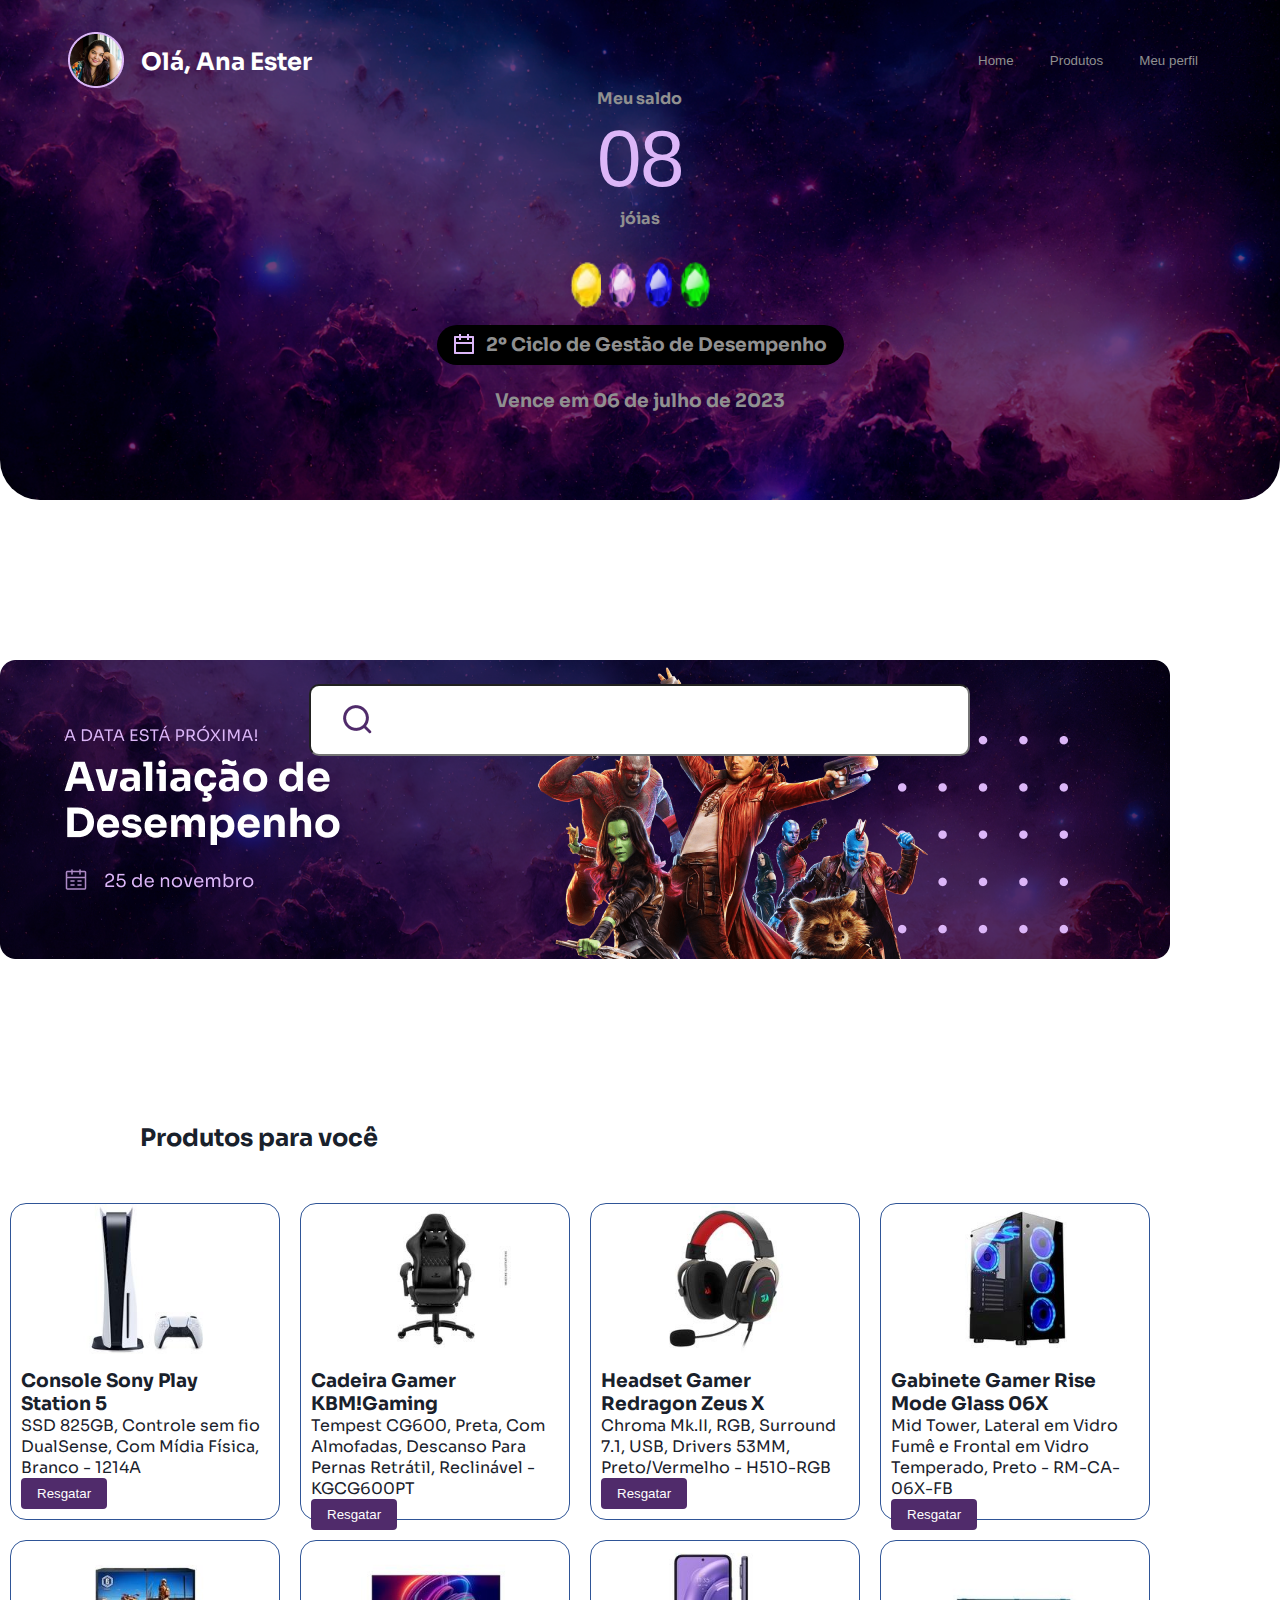
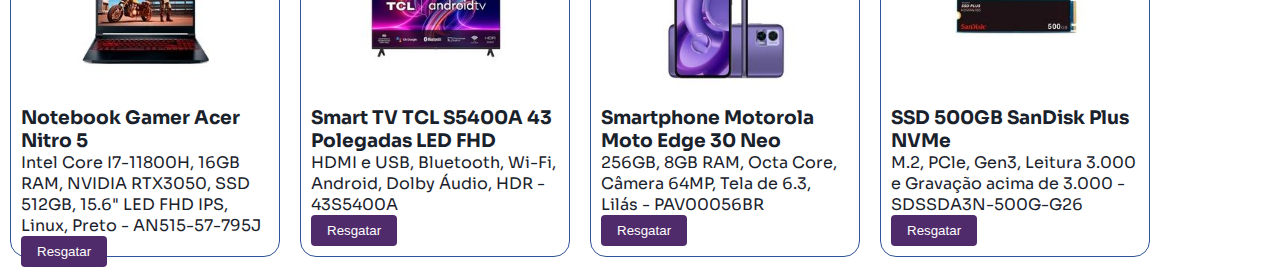
==== html/home.html @ 350cf4be "update" ====
<!DOCTYPE html>
<html lang="pt-BR">
<head>
    <meta charset="UTF-8">
    <meta name="viewport" content="width=device-width, initial-scale=1.0">
    <link rel="stylesheet" href="../assets/css/home.css">
    <script src="../assets/js/home.js" defer></script>
    <title>Culture Code - Home</title>
</head>
<body>    
    <main class="main">
        <header class="header-home">
            <section class="perfil">
                <img class="foto-perfil" src="../assets/images/Ellipse 148.png" alt="Foto de perfil">
                <h2 class="nome-perfil">Olá, Ana Ester</h2>
            </section>
    
            <section class="botoes">
                <button class="botao-home" type="button" target="blank"><a href="../html/home.html">Home</a></button>
                <button class="botao-produtos" type="button" target="blank"><a href="../html/produtos.html">Produtos</a></button>
                <button class="botao-meu-perfil" type="button" target="blank"><a href="../html/perfil.html">Meu perfil</a></button>
            </section>
        </header>

        <section class="section-saldo">
            <h4>Meu saldo</h4>
            <p class="valor-saldo">08</p>
            <h4>jóias</h4>
        </section>

        <section class="section-joias">
            <img src="../assets/images/amarela.png" alt="jóias do infinito">
            <img src="../assets/images/roxa.png" alt="jóias do infinito">
            <img src="../assets/images/azul.png" alt="jóias do infinito">
            <img src="../assets/images/verde.png" alt="jóias do infinito">
        </section>

        <section class="section-calendario">
            <img class="icone-calendario" src="../assets/images/calendar-line.png">
            <h3>2º Ciclo de Gestão de Desempenho</h3>
        </section>

        <section class="section-validade-lupa">
            <h3 class="validade">Vence em 06 de julho de 2023</h3>
        </section>
    </main>

    <input class="lupa" type="search" name="pesquisar" id="pesquisar" placeholder="">
    
    <div class="container-home">
        <div class="banner-central">
            <img class="banner" src="../assets/images/banner-meio.png" alt="Banner Guardiões da Galáxia">
        </div>

        <div class="titulo-produtos">
            <h2>Produtos para você</h2>
        </div>
        
        <div class="conjunto-cards">
            <div class="card-produto">
                <img class="imagem-produto" src="../assets/images/console-sony-playstation-5.png" alt="Imagem de um console PlayStation 5">
                <div class="descricao-produto">
                    <h3 class="titulo-produto">Console Sony Play Station 5</h3>
                    <p>SSD 825GB, Controle sem fio DualSense, Com Mídia Física, Branco - 1214A</p>
                    <button class="botao-card">Resgatar</button>
                </div>
            </div>
            <div class="card-produto">
                <img class="imagem-produto" src="../assets/images/cadeira-gamer-kbm-gaming-cg600.png" alt="Imagem de uma Cadeira Gamer">
                <div class="descricao-produto">
                    <h3 class="titulo-produto">Cadeira Gamer KBM!Gaming</h3>
                    <p>Tempest CG600, Preta, Com Almofadas, Descanso Para Pernas Retrátil, Reclinável - KGCG600PT</p>
                    <button class="botao-card">Resgatar</button>
                </div>
            </div>
            <div class="card-produto">
                <img class="imagem-produto" src="../assets/images/headset-gamer-redragon-zeus-x.png" alt="Imagem de um Headset Gamer">
                <div class="descricao-produto">
                    <h3 class="titulo-produto">Headset Gamer Redragon Zeus X</h3>
                    <p>Chroma Mk.II, RGB, Surround 7.1, USB, Drivers 53MM, Preto/Vermelho - H510-RGB</p>
                    <button class="botao-card">Resgatar</button>
                </div>
            </div>
            <div class="card-produto">
                <img class="imagem-produto" src="../assets/images/gabinete-gamer-rise-mode-glass.png" alt="Imagem de um Gabinete Gamer">
                <div class="descricao-produto">
                    <h3 class="titulo-produto">Gabinete Gamer Rise Mode Glass 06X</h3>
                    <p>Mid Tower, Lateral em Vidro Fumê e Frontal em Vidro Temperado, Preto - RM-CA-06X-FB</p>
                    <button class="botao-card">Resgatar</button>
                </div>
            </div>
            <div class="card-produto">
                <img class="imagem-produto" src="../assets/images/notebook-gamer-acer-nitro-5.png" alt="Imagem de um Notebook">
                <div class="descricao-produto">
                    <h3 class="titulo-produto">Notebook Gamer Acer Nitro 5</h3>
                    <p>Intel Core I7-11800H, 16GB RAM, NVIDIA RTX3050, SSD 512GB, 15.6" LED FHD IPS, Linux, Preto - AN515-57-795J</p>
                    <button class="botao-card">Resgatar</button>
                </div>
            </div>
            <div class="card-produto">
                <img class="imagem-produto" src="../assets/images/smart-tv-tcl-s5400a-43-polegadas-led.png" alt="Imagem de uma Smartv">
                <div class="descricao-produto">
                    <h3 class="titulo-produto">Smart TV TCL S5400A 43 Polegadas LED FHD</h3>
                    <p>HDMI e USB, Bluetooth, Wi-Fi, Android, Dolby Áudio, HDR - 43S5400A</p>
                    <button class="botao-card">Resgatar</button>
                </div>
            </div>
            <div class="card-produto">
                <img class="imagem-produto" src="../assets/images/smartphone-motorola-moto-edge-30-neo.png" alt="Imagem de um Smartphone">
                <div class="descricao-produto">
                    <h3 class="titulo-produto">Smartphone Motorola Moto Edge 30 Neo</h3>
                    <p>256GB, 8GB RAM, Octa Core, Câmera 64MP, Tela de 6.3, Lilás - PAV00056BR</p>
                    <button class="botao-card">Resgatar</button>
                </div>
            </div>
            <div class="card-produto">
                <img class="imagem-produto" src="../assets/images/ssd-500gb-sandisk-plus.png" alt="Imagem de um  SSD Sandisk">
                <div class="descricao-produto">
                    <h3 class="titulo-produto">SSD 500GB SanDisk Plus NVMe</h3>
                    <p>M.2, PCle, Gen3, Leitura 3.000 e Gravação acima de 3.000 - SDSSDA3N-500G-G26</p>
                    <button class="botao-card">Resgatar</button>
                </div>
            </div>
        </div>
    </div>
</body>
</html>
---- assets/css/home.css ----
@import url('https://fonts.googleapis.com/css2?family=Sora:wght@100..800&display=swap');

:root {
    --branco: #fff;
    --branco-escuro: #f8f8f8;
    --preto: #19212b;
    --preto-claro: #2d2d2d;
    --azul-claro: #2F5597;
    --azul-escuro: #222a35;
    --cinza-claro: #909090;
    --cinza-bg: #efefef
}

* {
    margin: 0;
    padding: 0;
    box-sizing: border-box;

}

body {
    font-size: 16px;
    color: var(--preto);
    background-color: var(--branco);
}

a, a:hover {
    text-decoration: none;
    color: inherit;
    outline: none;
}

ul {
    padding: 0;
}

li {
    list-style: none;
}

img {
    width: 100%;
    height: auto;
    max-width: 100%;
}

/*-----------------*/

.header-home {
    display: flex;
    justify-content: space-between;
    background-color: transparent;
    max-width: 100%;
    margin-top: 2rem;
}

.foto-perfil {
    display: inline-block;
    width: 56px;
    margin-left: 60px;
    height: auto;
}

.nome-perfil {
    align-items: center;
    white-space: nowrap;
    color: #fff;
    font-family: 'Sora', sans-serif;
    padding-top: 15px;
}

.perfil {
    display: flex;
    justify-content: space-around;
    width: 25%;
}

.botoes {
    display: flex;
    justify-content: space-around;
    width: 20%;
    margin-right: 5%;
}

.botao-home, .botao-produtos, .botao-meu-perfil {
    background-color: transparent;
    border-color: transparent;
    color: #909090;
}

.main {
    display: flex;
    flex-direction: column;
    position: relative;
    font-family: 'Sora', sans-serif;
    background-image: url("../images/topo.png");
    max-width: 100%;
    height: 500px;
    background-repeat: no-repeat;
    background-size: cover;
    border-bottom-left-radius: 40px;
    border-bottom-right-radius: 40px;
}

.section-saldo {
    justify-content: center;
    flex-direction: column;
    text-align: center;
    color: #909090;
    margin-top: 4rem;
    padding-bottom: 2rem;
    margin: 0 auto;
}

.valor-saldo {
    font-family: 'Guardians' ,sans-serif;
    font-size: 80px;
    font-weight: 400;
    line-height: 99px;
    letter-spacing: -0.02em;
    text-align: center;
    color: #DCB6F8;

}

.section-joias {
    display: flex;
    flex-direction: row;
    justify-content: space-evenly;
    gap: 5px;
    width: 142px;
    height: auto;
    max-width: 100%;
    margin-left: 45%;
    padding-bottom: 1rem;
    margin: 0 auto;
}

.section-calendario {
    display: flex;
    align-items: center;
    justify-content: space-around;
    width: 407px;
    max-width: 100%;
    height: 40px;
    margin-left: 35%;
    border-radius: 20px;
    background-color: black;
    color: #909090;
    padding: 2px 12px 2px 10px;
    margin: 0 auto;
}

.icone-calendario {
    width: 24px;
    height: auto;
}

.section-validade-lupa {
    flex-direction: column;
    justify-content: center;
    text-align: center;
    padding-top: 1.5rem;
    margin: 0 auto;
}

.validade {
    color: #909090;
    margin-bottom: 2.5em;
}

.lupa {
    position: absolute; 
    bottom: 16vh; 
    right: calc(50% - 330px);
    width: 661px;
    height: 72px;
    border-radius: 10px;
    font-family: 'Sora', sans-serif;
    font-size: 18px;
    background-image: url("../images/lupa.png");
    background-size: 32px;
    background-position: 5% 50%;
    background-repeat: no-repeat;
    padding-left: 30px;
}

.container-home {
    display: flex;
    flex-wrap: wrap;
    max-width: 100%;
}

.banner-central {
    text-align: center;
    margin-top: 10em;
    width: 1170px;
}

/*--------------------------------------------*/

.titulo-produtos {
    font-family: 'Sora', sans-serif;
    margin-top: 10em;
    margin-left: 140px;
    margin-bottom: 2.5em;
    width:  1170px;
}

.conjunto-cards {
    font-family: 'Sora', sans-serif;
    display: flex;
    flex-direction: row;
    flex-wrap: wrap;
}

.card-produto {
    width: 270px;
    height: 317px;
    margin: 10px;
    border: 1px solid #2F5597;
    border-radius: 16px;
}

.imagem-produto {
    align-items: flex-start;
    justify-content: center;
    width: auto;
    height: 150px;
    margin-left: 60px;
    border-top-left-radius: 8px;
    border-top-right-radius: 8px;
}

.descricao-produto {
    padding: 10px;
}

.titulo-produto {
    margin: 0;
}

.botao-card {
    background-color: #502B6B;
    color: #fff;
    border: none;
    padding: 8px 16px;
    border-radius: 4px;
    cursor: pointer;
}
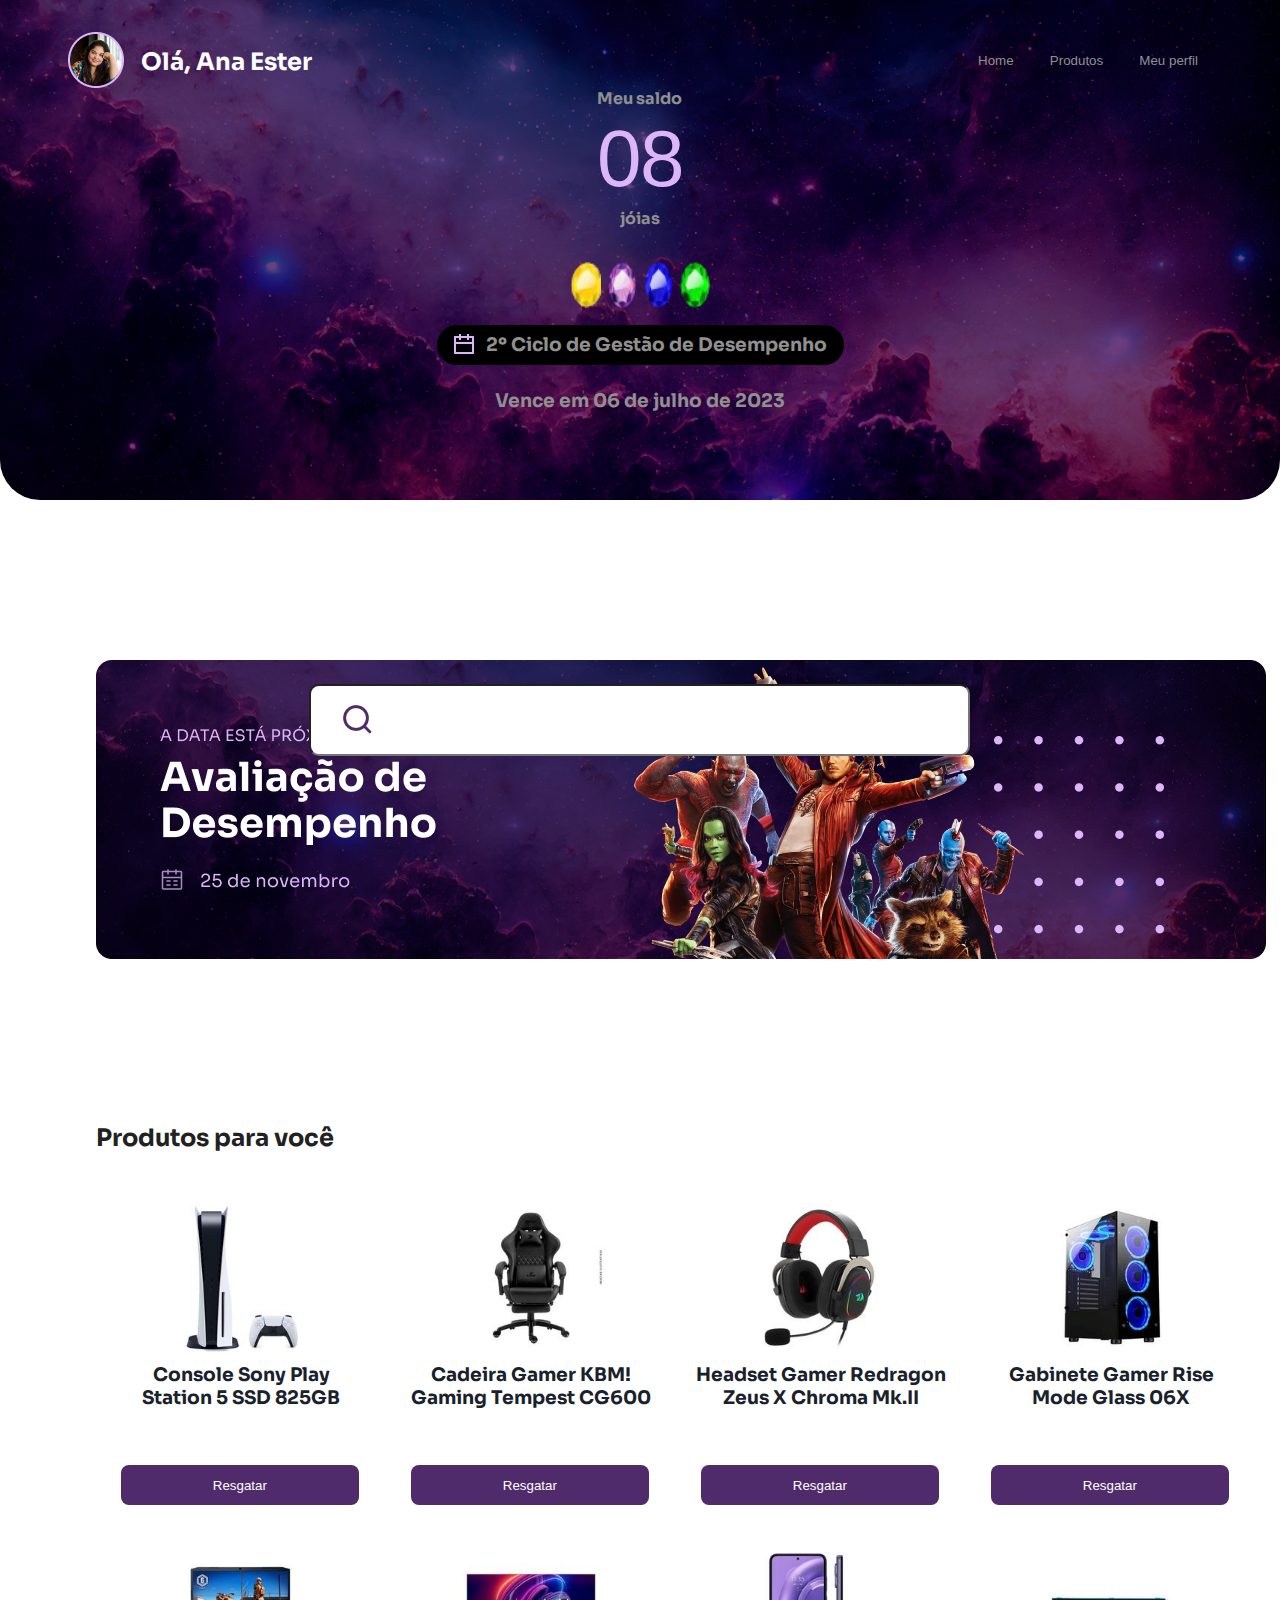
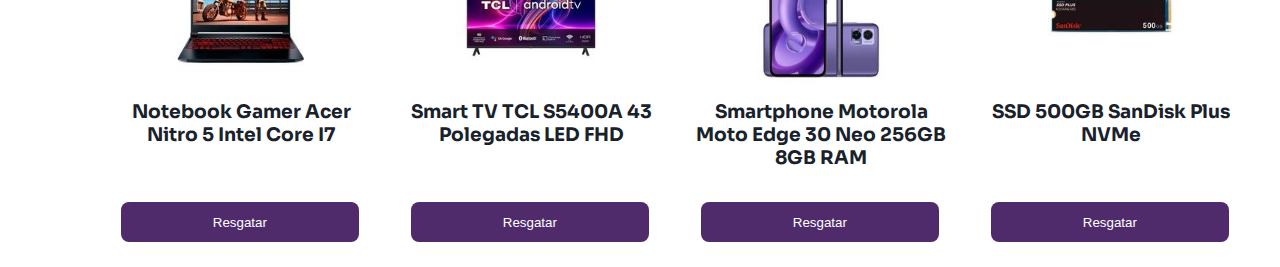
==== commit a0217891: "update" ====
--- a/html/home.html
+++ b/html/home.html
@@ -60,24 +60,27 @@
             <div class="card-produto">
                 <img class="imagem-produto" src="../assets/images/console-sony-playstation-5.png" alt="Imagem de um console PlayStation 5">
                 <div class="descricao-produto">
-                    <h3 class="titulo-produto">Console Sony Play Station 5</h3>
-                    <p>SSD 825GB, Controle sem fio DualSense, Com Mídia Física, Branco - 1214A</p>
+                    <h3 class="titulo-produto">Console Sony Play Station 5 SSD 825GB</h3>
+                </div>
+                <div class="div-botao-card">
                     <button class="botao-card">Resgatar</button>
                 </div>
             </div>
             <div class="card-produto">
                 <img class="imagem-produto" src="../assets/images/cadeira-gamer-kbm-gaming-cg600.png" alt="Imagem de uma Cadeira Gamer">
                 <div class="descricao-produto">
-                    <h3 class="titulo-produto">Cadeira Gamer KBM!Gaming</h3>
-                    <p>Tempest CG600, Preta, Com Almofadas, Descanso Para Pernas Retrátil, Reclinável - KGCG600PT</p>
+                    <h3 class="titulo-produto">Cadeira Gamer KBM! Gaming Tempest CG600</h3>
+                </div>
+                <div class="div-botao-card">
                     <button class="botao-card">Resgatar</button>
                 </div>
             </div>
             <div class="card-produto">
                 <img class="imagem-produto" src="../assets/images/headset-gamer-redragon-zeus-x.png" alt="Imagem de um Headset Gamer">
                 <div class="descricao-produto">
-                    <h3 class="titulo-produto">Headset Gamer Redragon Zeus X</h3>
-                    <p>Chroma Mk.II, RGB, Surround 7.1, USB, Drivers 53MM, Preto/Vermelho - H510-RGB</p>
+                    <h3 class="titulo-produto">Headset Gamer Redragon Zeus X Chroma Mk.II</h3>
+                </div>
+                <div class="div-botao-card">
                     <button class="botao-card">Resgatar</button>
                 </div>
             </div>
@@ -85,15 +88,17 @@
                 <img class="imagem-produto" src="../assets/images/gabinete-gamer-rise-mode-glass.png" alt="Imagem de um Gabinete Gamer">
                 <div class="descricao-produto">
                     <h3 class="titulo-produto">Gabinete Gamer Rise Mode Glass 06X</h3>
-                    <p>Mid Tower, Lateral em Vidro Fumê e Frontal em Vidro Temperado, Preto - RM-CA-06X-FB</p>
+                </div>
+                <div class="div-botao-card">
                     <button class="botao-card">Resgatar</button>
                 </div>
             </div>
             <div class="card-produto">
                 <img class="imagem-produto" src="../assets/images/notebook-gamer-acer-nitro-5.png" alt="Imagem de um Notebook">
                 <div class="descricao-produto">
-                    <h3 class="titulo-produto">Notebook Gamer Acer Nitro 5</h3>
-                    <p>Intel Core I7-11800H, 16GB RAM, NVIDIA RTX3050, SSD 512GB, 15.6" LED FHD IPS, Linux, Preto - AN515-57-795J</p>
+                    <h3 class="titulo-produto">Notebook Gamer Acer Nitro 5 Intel Core I7</h3>
+                </div>
+                <div class="div-botao-card">
                     <button class="botao-card">Resgatar</button>
                 </div>
             </div>
@@ -101,15 +106,17 @@
                 <img class="imagem-produto" src="../assets/images/smart-tv-tcl-s5400a-43-polegadas-led.png" alt="Imagem de uma Smartv">
                 <div class="descricao-produto">
                     <h3 class="titulo-produto">Smart TV TCL S5400A 43 Polegadas LED FHD</h3>
-                    <p>HDMI e USB, Bluetooth, Wi-Fi, Android, Dolby Áudio, HDR - 43S5400A</p>
+                </div>
+                <div class="div-botao-card">
                     <button class="botao-card">Resgatar</button>
                 </div>
             </div>
             <div class="card-produto">
                 <img class="imagem-produto" src="../assets/images/smartphone-motorola-moto-edge-30-neo.png" alt="Imagem de um Smartphone">
                 <div class="descricao-produto">
-                    <h3 class="titulo-produto">Smartphone Motorola Moto Edge 30 Neo</h3>
-                    <p>256GB, 8GB RAM, Octa Core, Câmera 64MP, Tela de 6.3, Lilás - PAV00056BR</p>
+                    <h3 class="titulo-produto">Smartphone Motorola Moto Edge 30 Neo 256GB 8GB RAM</h3>
+                </div>
+                <div class="div-botao-card">
                     <button class="botao-card">Resgatar</button>
                 </div>
             </div>
@@ -117,7 +124,8 @@
                 <img class="imagem-produto" src="../assets/images/ssd-500gb-sandisk-plus.png" alt="Imagem de um  SSD Sandisk">
                 <div class="descricao-produto">
                     <h3 class="titulo-produto">SSD 500GB SanDisk Plus NVMe</h3>
-                    <p>M.2, PCle, Gen3, Leitura 3.000 e Gravação acima de 3.000 - SDSSDA3N-500G-G26</p>
+                </div>
+                <div class="div-botao-card">
                     <button class="botao-card">Resgatar</button>
                 </div>
             </div>
--- a/assets/css/home.css
+++ b/assets/css/home.css
@@ -194,6 +194,7 @@
 .banner-central {
     text-align: center;
     margin-top: 10em;
+    margin-left: 7.5%;
     width: 1170px;
 }
 
@@ -202,9 +203,10 @@
 .titulo-produtos {
     font-family: 'Sora', sans-serif;
     margin-top: 10em;
-    margin-left: 140px;
+    margin-left: 7.5%;
     margin-bottom: 2.5em;
     width:  1170px;
+    color: #212121;
 }
 
 .conjunto-cards {
@@ -212,13 +214,17 @@
     display: flex;
     flex-direction: row;
     flex-wrap: wrap;
+    margin-left: 7.5%;
 }
 
 .card-produto {
+    display: flex;
+    flex-direction: column;
+    justify-content: center;
+    align-items: flex-start;
     width: 270px;
     height: 317px;
     margin: 10px;
-    border: 1px solid #2F5597;
     border-radius: 16px;
 }
 
@@ -233,19 +239,33 @@
 }
 
 .descricao-produto {
+    flex-direction: column;
+    text-align: center;
+    height: 160px;
+}
+
+.titulo-produto {
+    text-align: center;
+    max-height: 100%;
     padding: 10px;
 }
 
-.titulo-produto {
-    margin: 0;
+.div-botao-card {
+    align-items: self-end;
+    justify-content: center;
+    margin-left: 5.5%;
+    margin-bottom: 5.5%;
+
 }
 
 .botao-card {
+    text-align: center;
     background-color: #502B6B;
     color: #fff;
     border: none;
-    padding: 8px 16px;
-    border-radius: 4px;
+    width: 238px;
+    height: 40px;
+    border-radius: 8px;
     cursor: pointer;
 }
 
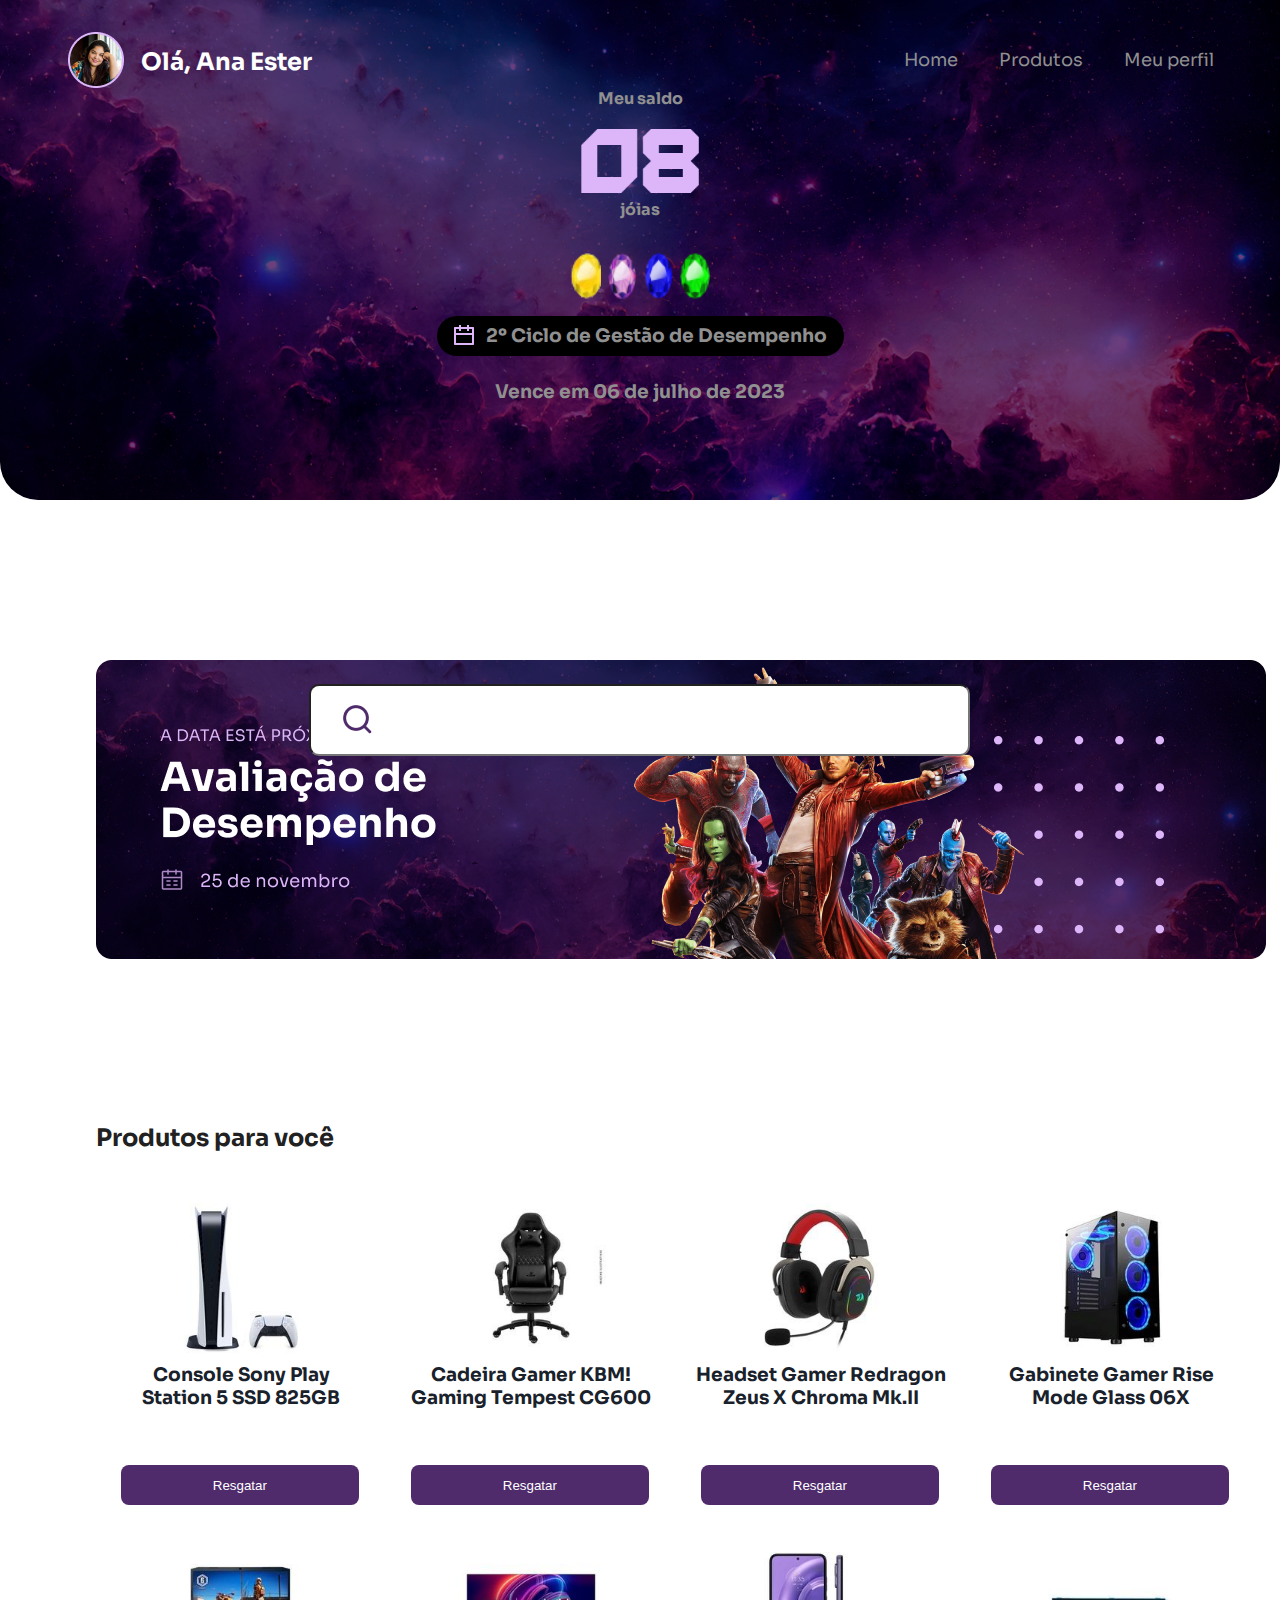
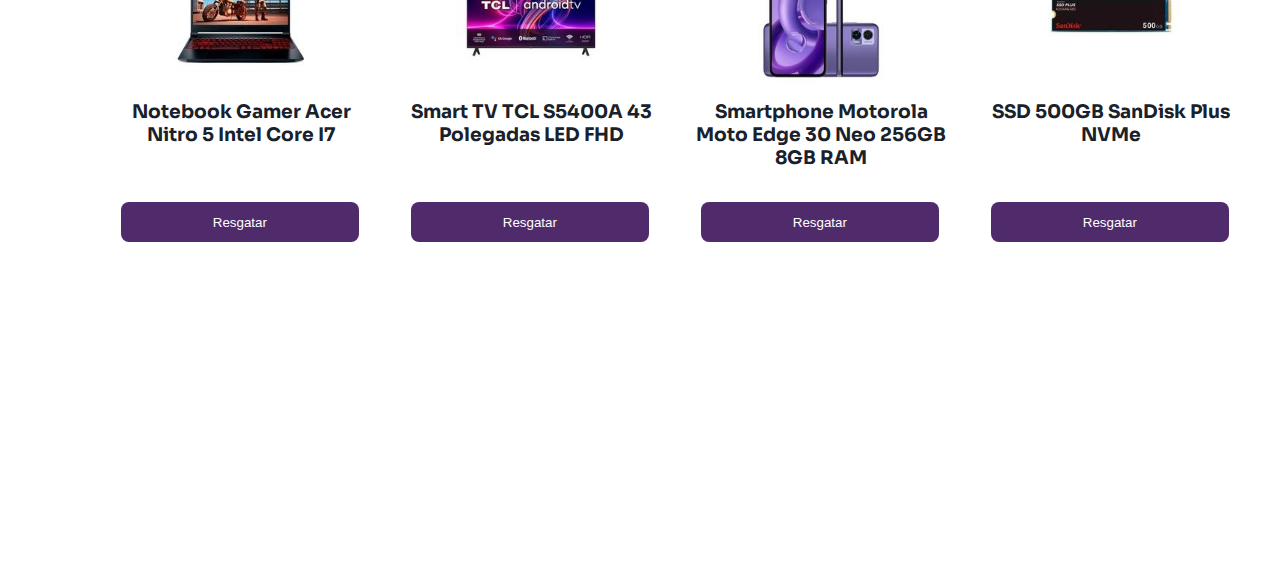
==== commit d56c7734: "update" ====
--- a/html/home.html
+++ b/html/home.html
@@ -24,7 +24,9 @@
 
         <section class="section-saldo">
             <h4>Meu saldo</h4>
-            <p class="valor-saldo">08</p>
+            <p class="valor-saldo">
+                <img class="imagem-valor" src="../assets/images/numero08.png" alt="Valor do saldo">
+            </p>
             <h4>jóias</h4>
         </section>
 
--- a/assets/css/home.css
+++ b/assets/css/home.css
@@ -77,8 +77,8 @@
 
 .botoes {
     display: flex;
-    justify-content: space-around;
-    width: 20%;
+    justify-content: space-between;
+    width: 25%;
     margin-right: 5%;
 }
 
@@ -86,6 +86,9 @@
     background-color: transparent;
     border-color: transparent;
     color: #909090;
+    font-family: 'Sora', sans-serif;
+    font-size: 18px;
+    padding-left: 2%;
 }
 
 .main {
@@ -98,8 +101,9 @@
     height: 500px;
     background-repeat: no-repeat;
     background-size: cover;
-    border-bottom-left-radius: 40px;
-    border-bottom-right-radius: 40px;
+    background-position: center;
+    border-bottom-left-radius: 38px;
+    border-bottom-right-radius: 38px;
 }
 
 .section-saldo {
@@ -113,14 +117,20 @@
 }
 
 .valor-saldo {
-    font-family: 'Guardians' ,sans-serif;
     font-size: 80px;
     font-weight: 400;
     line-height: 99px;
     letter-spacing: -0.02em;
     text-align: center;
     color: #DCB6F8;
-
+    width: auto;
+    height: 90px;
+}
+
+.imagem-valor {
+    padding-top: 20px;
+    width: 80%;
+    height: auto;
 }
 
 .section-joias {
@@ -215,6 +225,7 @@
     flex-direction: row;
     flex-wrap: wrap;
     margin-left: 7.5%;
+    padding-bottom: 317px;
 }
 
 .card-produto {
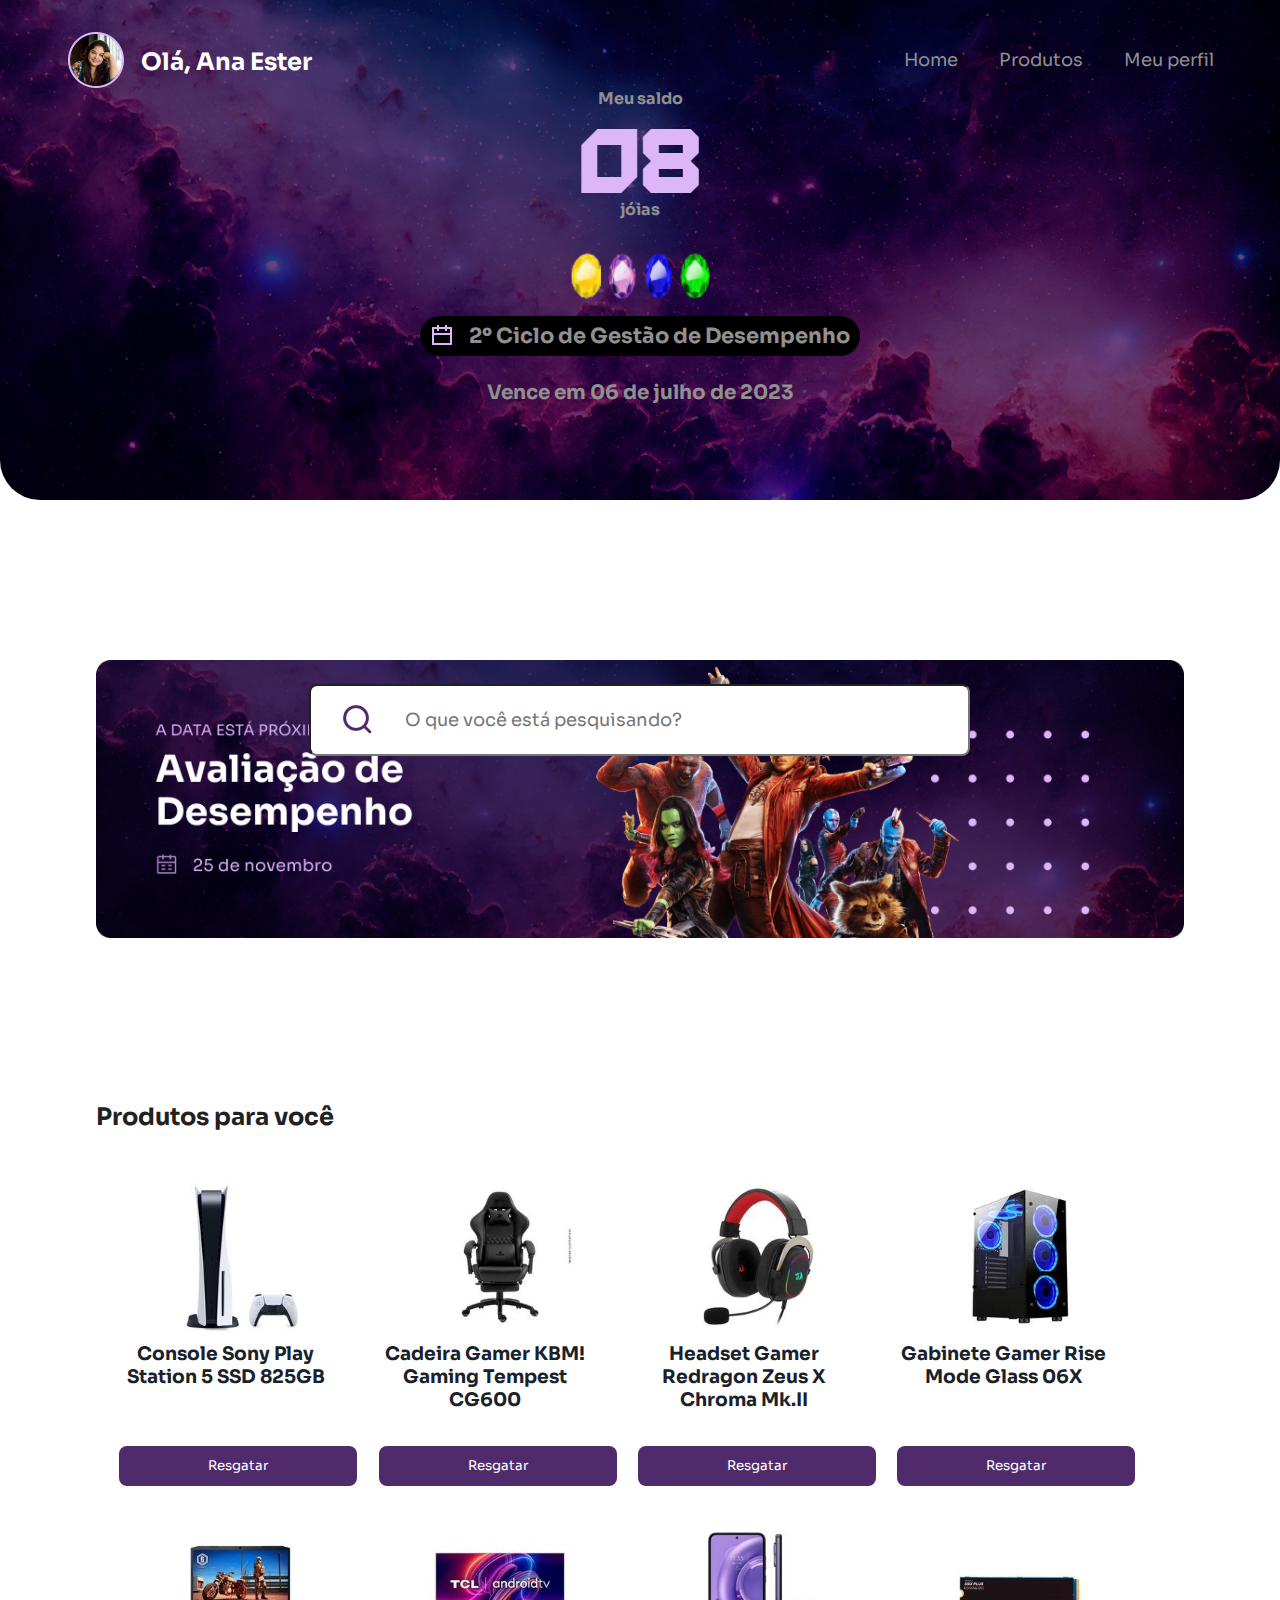
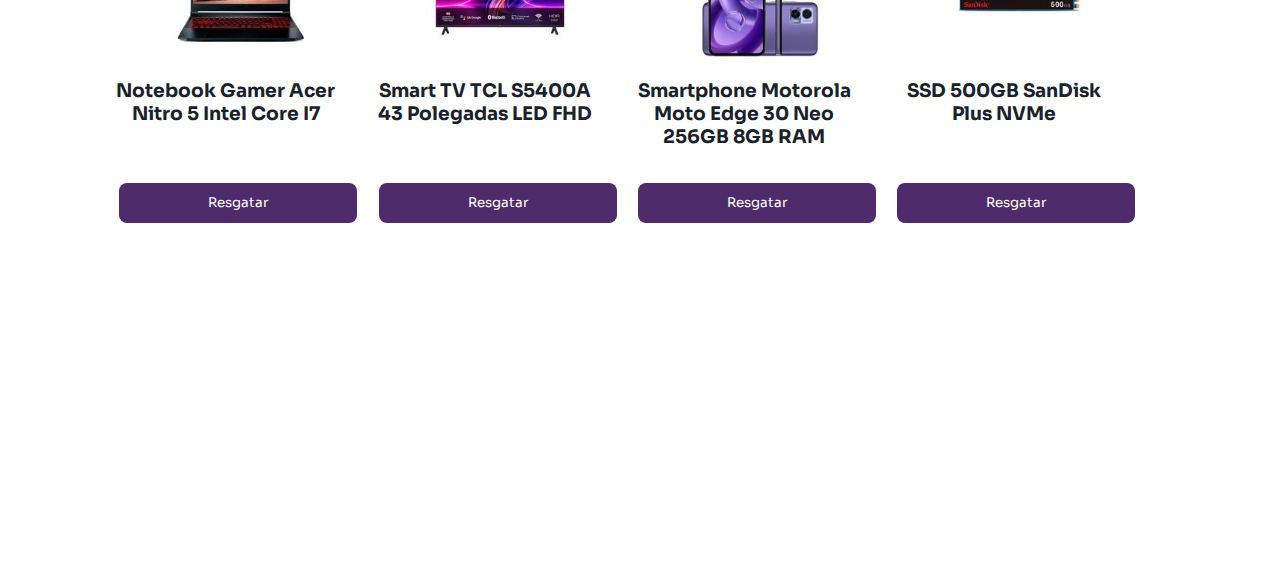
==== commit 61076dcf: "update" ====
--- a/html/home.html
+++ b/html/home.html
@@ -47,7 +47,7 @@
         </section>
     </main>
 
-    <input class="lupa" type="search" name="pesquisar" id="pesquisar" placeholder="">
+    <input class="lupa" type="search" name="pesquisar" id="pesquisar" placeholder="O que você está pesquisando?">
     
     <div class="container-home">
         <div class="banner-central">
--- a/assets/css/home.css
+++ b/assets/css/home.css
@@ -102,8 +102,8 @@
     background-repeat: no-repeat;
     background-size: cover;
     background-position: center;
-    border-bottom-left-radius: 38px;
-    border-bottom-right-radius: 38px;
+    border-bottom-left-radius: 40px;
+    border-bottom-right-radius: 40px;
 }
 
 .section-saldo {
@@ -149,21 +149,26 @@
 .section-calendario {
     display: flex;
     align-items: center;
+    text-align: center;
     justify-content: space-around;
-    width: 407px;
+    width: 440px;
     max-width: 100%;
     height: 40px;
     margin-left: 35%;
     border-radius: 20px;
+    font-family: 'Sora', sans-serif;
+    font-size: 18px;
+    font-weight: bold;
     background-color: black;
     color: #909090;
-    padding: 2px 12px 2px 10px;
+    padding: 2px;
     margin: 0 auto;
 }
 
 .icone-calendario {
     width: 24px;
     height: auto;
+    color: #DCB6F8;
 }
 
 .section-validade-lupa {
@@ -176,7 +181,7 @@
 
 .validade {
     color: #909090;
-    margin-bottom: 2.5em;
+    font-size: 20px;
 }
 
 .lupa {
@@ -185,14 +190,23 @@
     right: calc(50% - 330px);
     width: 661px;
     height: 72px;
-    border-radius: 10px;
+    border-radius: 8px;
     font-family: 'Sora', sans-serif;
     font-size: 18px;
+    text-indent: 72px;
     background-image: url("../images/lupa.png");
     background-size: 32px;
     background-position: 5% 50%;
     background-repeat: no-repeat;
-    padding-left: 30px;
+    padding: 22px;
+}
+
+.lupa ::placeholder {
+    max-width: 225px;
+    height: 27px;
+    font-family: 'Sora', sans-serif;
+    font-size: 18px;
+    color: #9E9E9E;
 }
 
 .container-home {
@@ -205,7 +219,7 @@
     text-align: center;
     margin-top: 10em;
     margin-left: 7.5%;
-    width: 1170px;
+    width: 85%;
 }
 
 /*--------------------------------------------*/
@@ -215,7 +229,7 @@
     margin-top: 10em;
     margin-left: 7.5%;
     margin-bottom: 2.5em;
-    width:  1170px;
+    width:  85%;
     color: #212121;
 }
 
@@ -225,6 +239,8 @@
     flex-direction: row;
     flex-wrap: wrap;
     margin-left: 7.5%;
+    width: 85%;
+    max-width: 100%;
     padding-bottom: 317px;
 }
 
@@ -233,7 +249,7 @@
     flex-direction: column;
     justify-content: center;
     align-items: flex-start;
-    width: 270px;
+    width: 22%;
     height: 317px;
     margin: 10px;
     border-radius: 16px;
@@ -273,6 +289,7 @@
     text-align: center;
     background-color: #502B6B;
     color: #fff;
+    font-family: 'Sora', sans-serif;
     border: none;
     width: 238px;
     height: 40px;
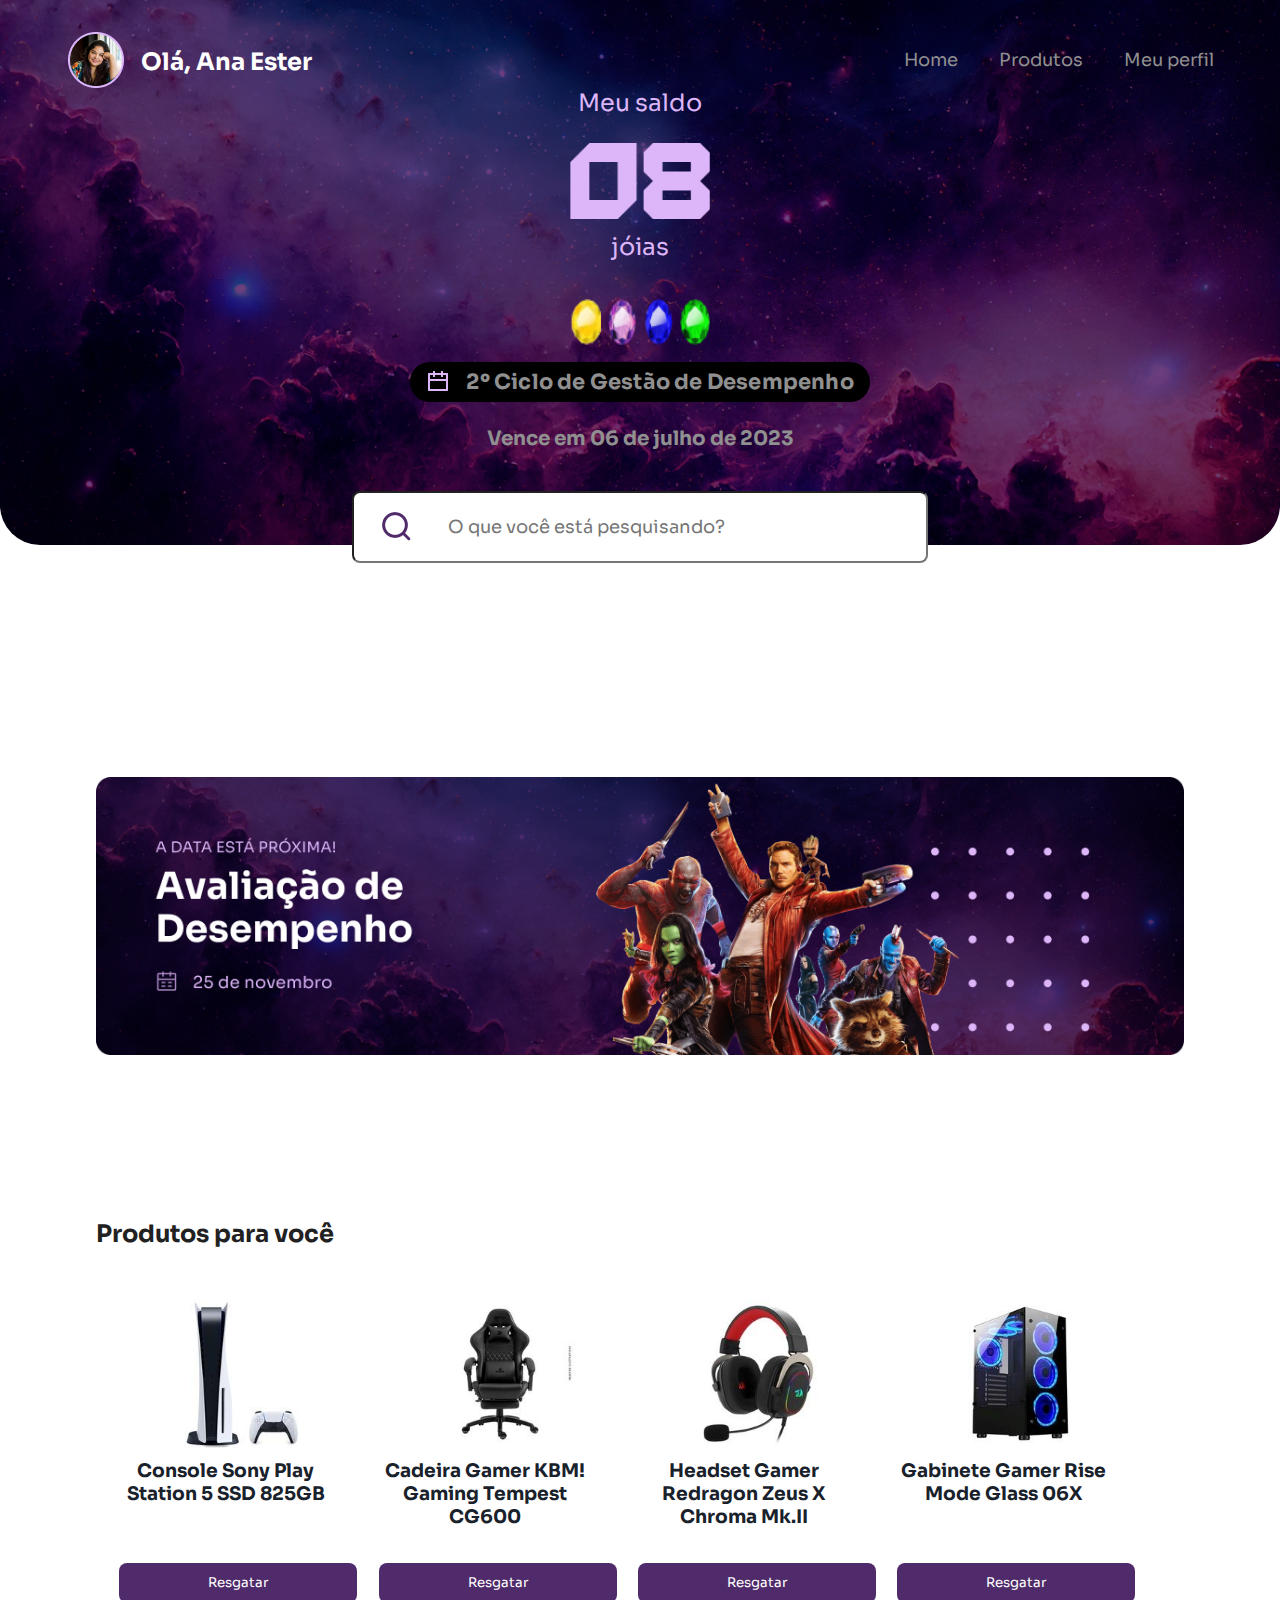
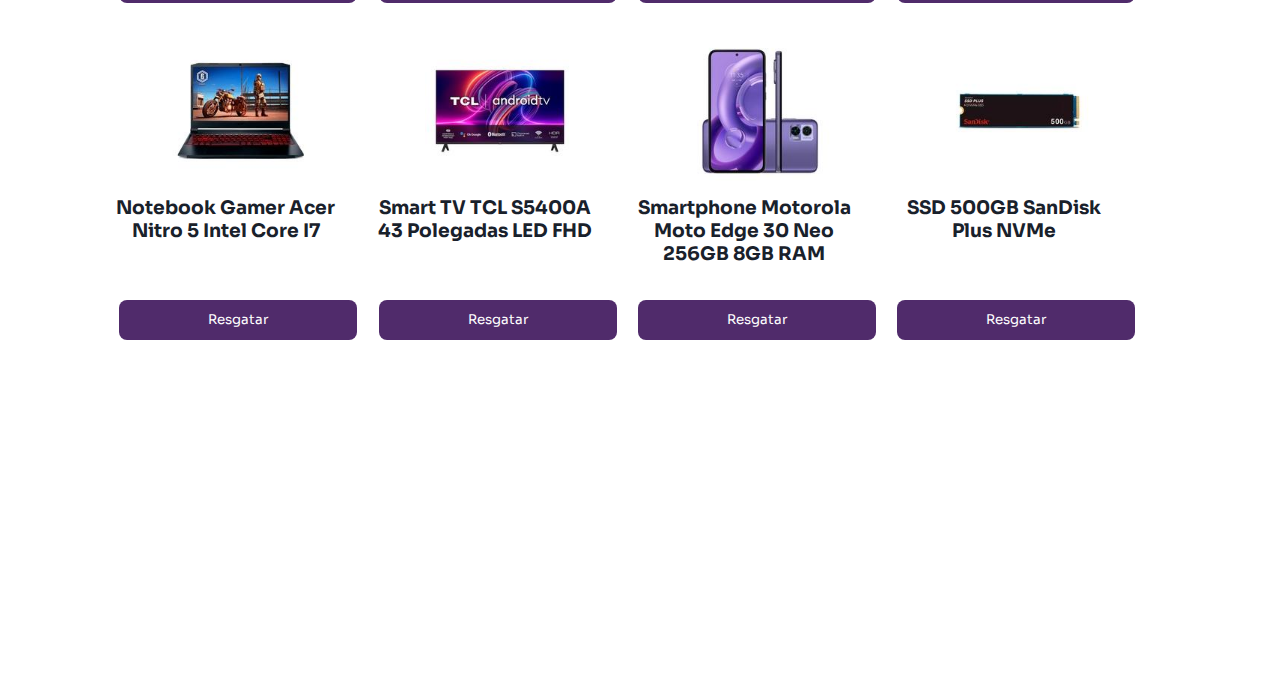
==== commit ca080a99: "update" ====
--- a/html/home.html
+++ b/html/home.html
@@ -23,11 +23,11 @@
         </header>
 
         <section class="section-saldo">
-            <h4>Meu saldo</h4>
+            <h4 class="saldo-joias">Meu saldo</h4>
             <p class="valor-saldo">
                 <img class="imagem-valor" src="../assets/images/numero08.png" alt="Valor do saldo">
             </p>
-            <h4>jóias</h4>
+            <h4 class="saldo-joias2">jóias</h4>
         </section>
 
         <section class="section-joias">
--- a/assets/css/home.css
+++ b/assets/css/home.css
@@ -98,7 +98,7 @@
     font-family: 'Sora', sans-serif;
     background-image: url("../images/topo.png");
     max-width: 100%;
-    height: 500px;
+    height: 545px;
     background-repeat: no-repeat;
     background-size: cover;
     background-position: center;
@@ -127,9 +127,25 @@
     height: 90px;
 }
 
+.saldo-joias {
+    color: #DCB6F8;
+    font-family: 'Sora', sans-serif;
+    font-weight: 400;
+    font-size: 24px;
+    height: 34px;
+    margin-bottom: 20px;
+}
+
+.saldo-joias2 {
+    color: #DCB6F8;
+    font-family: 'Sora', sans-serif;
+    font-weight: 400;
+    font-size: 24px;
+    height: 34px;
+}
+
 .imagem-valor {
-    padding-top: 20px;
-    width: 80%;
+    width: 95%;
     height: auto;
 }
 
@@ -150,8 +166,8 @@
     display: flex;
     align-items: center;
     text-align: center;
-    justify-content: space-around;
-    width: 440px;
+    justify-content: space-evenly;
+    width: 460px;
     max-width: 100%;
     height: 40px;
     margin-left: 35%;
@@ -160,8 +176,8 @@
     font-size: 18px;
     font-weight: bold;
     background-color: black;
+    letter-spacing: .2px;
     color: #909090;
-    padding: 2px;
     margin: 0 auto;
 }
 
@@ -185,10 +201,10 @@
 }
 
 .lupa {
-    position: absolute; 
-    bottom: 16vh; 
-    right: calc(50% - 330px);
-    width: 661px;
+    position: relative; 
+    bottom: 6vh; 
+    margin-left: 27.5%;
+    width: 45%;
     height: 72px;
     border-radius: 8px;
     font-family: 'Sora', sans-serif;
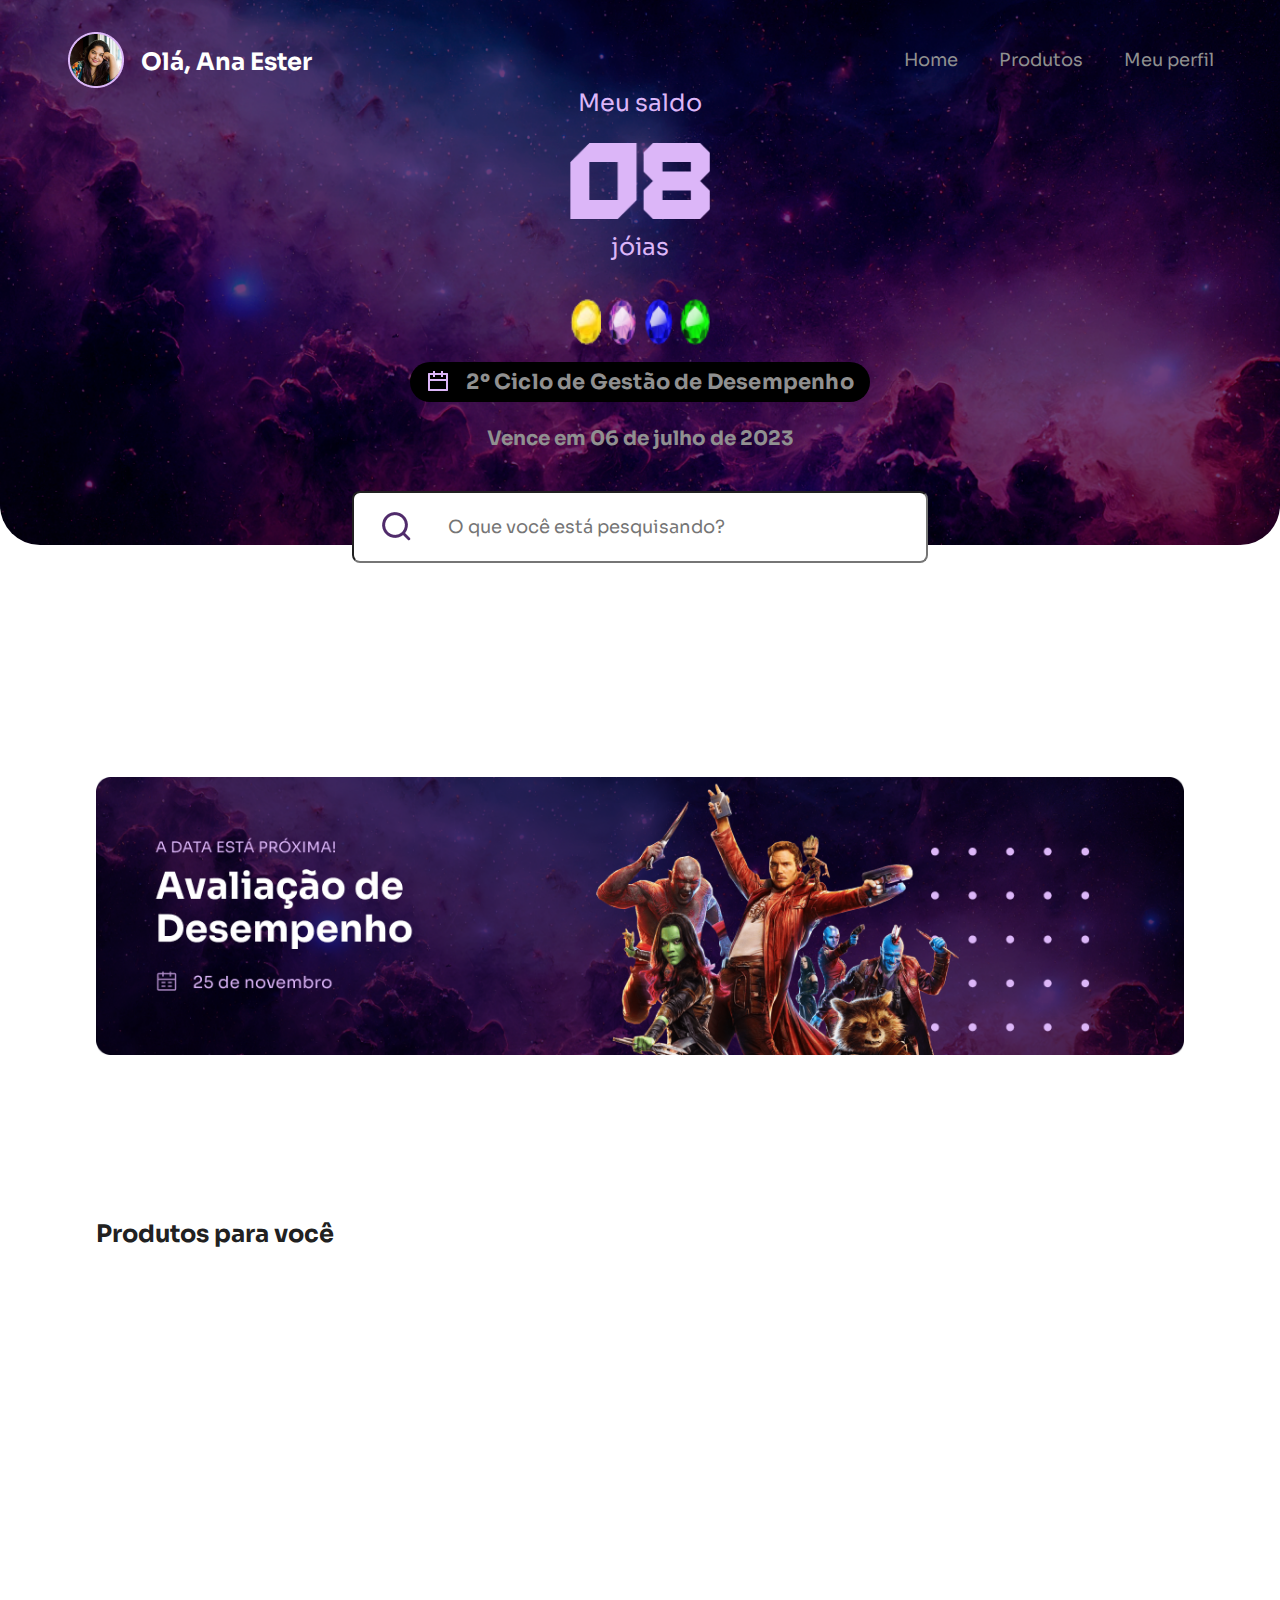
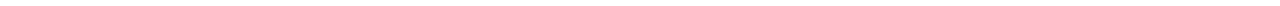
==== commit f8f4fba5: "update" ====
--- a/html/home.html
+++ b/html/home.html
@@ -59,78 +59,7 @@
         </div>
         
         <div class="conjunto-cards">
-            <div class="card-produto">
-                <img class="imagem-produto" src="../assets/images/console-sony-playstation-5.png" alt="Imagem de um console PlayStation 5">
-                <div class="descricao-produto">
-                    <h3 class="titulo-produto">Console Sony Play Station 5 SSD 825GB</h3>
-                </div>
-                <div class="div-botao-card">
-                    <button class="botao-card">Resgatar</button>
-                </div>
-            </div>
-            <div class="card-produto">
-                <img class="imagem-produto" src="../assets/images/cadeira-gamer-kbm-gaming-cg600.png" alt="Imagem de uma Cadeira Gamer">
-                <div class="descricao-produto">
-                    <h3 class="titulo-produto">Cadeira Gamer KBM! Gaming Tempest CG600</h3>
-                </div>
-                <div class="div-botao-card">
-                    <button class="botao-card">Resgatar</button>
-                </div>
-            </div>
-            <div class="card-produto">
-                <img class="imagem-produto" src="../assets/images/headset-gamer-redragon-zeus-x.png" alt="Imagem de um Headset Gamer">
-                <div class="descricao-produto">
-                    <h3 class="titulo-produto">Headset Gamer Redragon Zeus X Chroma Mk.II</h3>
-                </div>
-                <div class="div-botao-card">
-                    <button class="botao-card">Resgatar</button>
-                </div>
-            </div>
-            <div class="card-produto">
-                <img class="imagem-produto" src="../assets/images/gabinete-gamer-rise-mode-glass.png" alt="Imagem de um Gabinete Gamer">
-                <div class="descricao-produto">
-                    <h3 class="titulo-produto">Gabinete Gamer Rise Mode Glass 06X</h3>
-                </div>
-                <div class="div-botao-card">
-                    <button class="botao-card">Resgatar</button>
-                </div>
-            </div>
-            <div class="card-produto">
-                <img class="imagem-produto" src="../assets/images/notebook-gamer-acer-nitro-5.png" alt="Imagem de um Notebook">
-                <div class="descricao-produto">
-                    <h3 class="titulo-produto">Notebook Gamer Acer Nitro 5 Intel Core I7</h3>
-                </div>
-                <div class="div-botao-card">
-                    <button class="botao-card">Resgatar</button>
-                </div>
-            </div>
-            <div class="card-produto">
-                <img class="imagem-produto" src="../assets/images/smart-tv-tcl-s5400a-43-polegadas-led.png" alt="Imagem de uma Smartv">
-                <div class="descricao-produto">
-                    <h3 class="titulo-produto">Smart TV TCL S5400A 43 Polegadas LED FHD</h3>
-                </div>
-                <div class="div-botao-card">
-                    <button class="botao-card">Resgatar</button>
-                </div>
-            </div>
-            <div class="card-produto">
-                <img class="imagem-produto" src="../assets/images/smartphone-motorola-moto-edge-30-neo.png" alt="Imagem de um Smartphone">
-                <div class="descricao-produto">
-                    <h3 class="titulo-produto">Smartphone Motorola Moto Edge 30 Neo 256GB 8GB RAM</h3>
-                </div>
-                <div class="div-botao-card">
-                    <button class="botao-card">Resgatar</button>
-                </div>
-            </div>
-            <div class="card-produto">
-                <img class="imagem-produto" src="../assets/images/ssd-500gb-sandisk-plus.png" alt="Imagem de um  SSD Sandisk">
-                <div class="descricao-produto">
-                    <h3 class="titulo-produto">SSD 500GB SanDisk Plus NVMe</h3>
-                </div>
-                <div class="div-botao-card">
-                    <button class="botao-card">Resgatar</button>
-                </div>
-            </div>
+
         </div>
     </div>
 </body>
--- a/assets/css/home.css
+++ b/assets/css/home.css
@@ -254,6 +254,7 @@
     display: flex;
     flex-direction: row;
     flex-wrap: wrap;
+    justify-content: space-between;
     margin-left: 7.5%;
     width: 85%;
     max-width: 100%;
@@ -267,7 +268,7 @@
     align-items: flex-start;
     width: 22%;
     height: 317px;
-    margin: 10px;
+    margin: 15px;
     border-radius: 16px;
 }
 
@@ -277,6 +278,8 @@
     width: auto;
     height: 150px;
     margin-left: 60px;
+    background-color: #EEEEEE;
+    border: 1px solid #EEEEEE;
     border-top-left-radius: 8px;
     border-top-right-radius: 8px;
 }
